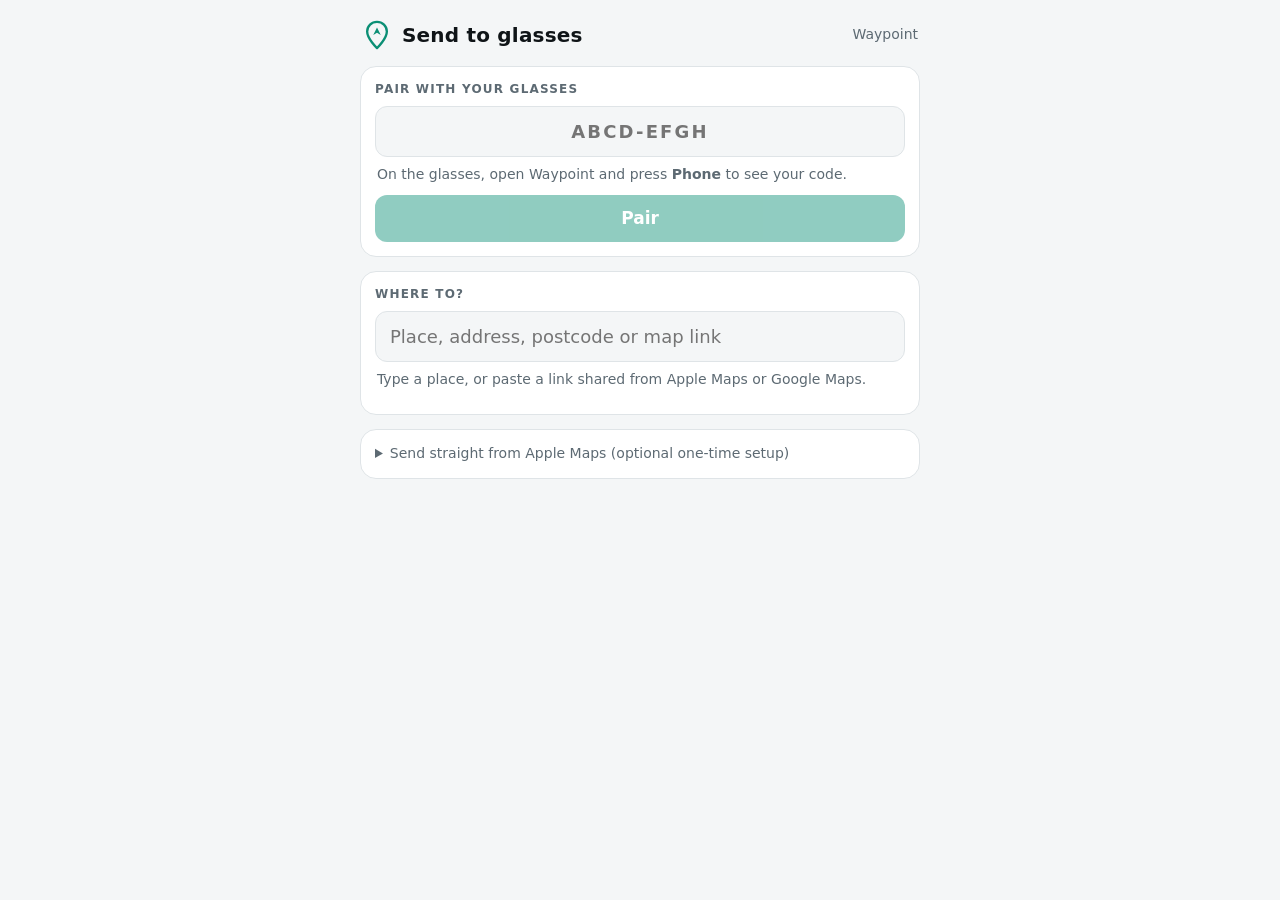
==== send.html @ 9150d98d "Add files via upload" ====
<!doctype html>
<html lang="en">
<head>
  <meta charset="utf-8">
  <meta name="viewport" content="width=device-width, initial-scale=1, viewport-fit=cover">
  <meta name="apple-mobile-web-app-capable" content="yes">
  <meta name="apple-mobile-web-app-title" content="Waypoint">
  <meta name="apple-mobile-web-app-status-bar-style" content="black-translucent">
  <meta name="theme-color" content="#0b1012">
  <title>Waypoint – Send to glasses</title>
  <link rel="icon" href="icons/icon.svg" type="image/svg+xml">
  <link rel="apple-touch-icon" href="icons/apple-touch-icon.png">
  <style>
    :root {
      --bg: #f4f6f7; --card: #ffffff; --text: #0f1417; --dim: #5d6a73; --line: #dfe4e7;
      --accent: #0b8f75; --accent-ink: #ffffff; --accent-soft: #e2f5f0; --warn: #b06a00;
      --radius: 16px;
    }
    @media (prefers-color-scheme: dark) {
      :root:not([data-theme="light"]) {
        --bg: #0b1012; --card: #151c20; --text: #eef2f4; --dim: #8d9aa3; --line: #243037;
        --accent: #4fe3c1; --accent-ink: #00110c; --accent-soft: #10302a; --warn: #ffb547;
      }
    }
    * { box-sizing: border-box; }
    [hidden] { display: none !important; }
    html { -webkit-text-size-adjust: 100%; }
    body {
      margin: 0; background: var(--bg); color: var(--text);
      font: 17px/1.4 system-ui, -apple-system, "Segoe UI", Roboto, sans-serif;
      padding: max(16px, env(safe-area-inset-top)) 16px max(24px, env(safe-area-inset-bottom));
    }
    main { max-width: 560px; margin: 0 auto; display: flex; flex-direction: column; gap: 14px; }
    header { display: flex; align-items: center; gap: 10px; padding: 4px 2px 2px; }
    header svg { width: 30px; height: 30px; color: var(--accent); flex: none; }
    header h1 { font-size: 20px; margin: 0; letter-spacing: 0.01em; }
    header span { color: var(--dim); font-size: 14px; margin-left: auto; }

    .card { background: var(--card); border: 1px solid var(--line); border-radius: var(--radius); padding: 14px; }
    .label { font-size: 12px; font-weight: 600; letter-spacing: 0.1em; text-transform: uppercase; color: var(--dim); margin: 0 0 8px; }

    .pair-row { display: flex; align-items: center; gap: 10px; }
    .pair-code { font-size: 20px; font-weight: 700; letter-spacing: 0.08em; font-variant-numeric: tabular-nums; }
    .pill { display: inline-flex; align-items: center; gap: 6px; font-size: 13px; color: var(--dim); }
    .pill::before { content: ""; width: 8px; height: 8px; border-radius: 50%; background: var(--accent); }
    .link-btn { margin-left: auto; background: none; border: 0; color: var(--accent); font: inherit; font-weight: 600; padding: 6px; cursor: pointer; }

    input[type=text], input[type=search] {
      width: 100%; font: inherit; font-size: 18px; color: var(--text);
      background: var(--bg); border: 1.5px solid var(--line); border-radius: 12px;
      padding: 12px 14px; outline: none; -webkit-appearance: none; appearance: none;
    }
    input:focus { border-color: var(--accent); }
    #code-input { text-transform: uppercase; letter-spacing: 0.12em; font-weight: 700; text-align: center; }
    .row { display: flex; gap: 8px; margin-top: 10px; }
    .btn {
      flex: 1; border: 0; border-radius: 12px; padding: 12px 14px; font: inherit; font-weight: 650;
      background: var(--accent); color: var(--accent-ink); cursor: pointer;
    }
    .btn.secondary { background: var(--accent-soft); color: var(--text); }
    .btn:disabled { opacity: 0.45; }

    .hint { color: var(--dim); font-size: 14px; margin: 8px 2px 0; }
    .results { list-style: none; margin: 10px 0 0; padding: 0; display: flex; flex-direction: column; }
    .results li + li { border-top: 1px solid var(--line); }
    .res {
      width: 100%; display: flex; align-items: center; gap: 12px; text-align: left;
      background: none; border: 0; padding: 12px 4px; font: inherit; color: inherit; cursor: pointer;
    }
    .res .t { flex: 1; min-width: 0; }
    .res .n { display: block; font-weight: 650; white-space: nowrap; overflow: hidden; text-overflow: ellipsis; }
    .res .s { display: block; color: var(--dim); font-size: 14px; white-space: nowrap; overflow: hidden; text-overflow: ellipsis; }
    .res .d { color: var(--dim); font-size: 14px; flex: none; }
    .res .go { flex: none; font-size: 14px; font-weight: 700; color: var(--accent); }
    .res:active { background: var(--accent-soft); border-radius: 10px; }

    .toast {
      position: fixed; left: 50%; bottom: max(24px, env(safe-area-inset-bottom)); transform: translateX(-50%);
      background: var(--text); color: var(--bg); padding: 12px 18px; border-radius: 999px;
      font-weight: 600; font-size: 15px; box-shadow: 0 6px 24px rgba(0,0,0,0.2); max-width: calc(100% - 32px);
    }
    .toast[hidden] { display: none; }
    details summary { cursor: pointer; color: var(--dim); font-size: 14px; }
    details ol { padding-left: 20px; color: var(--dim); font-size: 14px; margin: 8px 0 0; }
    details code { font-size: 12px; word-break: break-all; color: var(--text); }
  </style>
</head>
<body>
<main>
  <header>
    <svg viewBox="0 0 64 64" aria-hidden="true">
      <path d="M32 4C20.4 4 11 13.2 11 24.6 11 40 32 60 32 60s21-20 21-35.4C53 13.2 43.6 4 32 4z" fill="none" stroke="currentColor" stroke-width="5" stroke-linejoin="round"/>
      <path d="M24 32 L32 16 L40 32 L32 27 Z" fill="currentColor"/>
    </svg>
    <h1>Send to glasses</h1>
    <span>Waypoint</span>
  </header>

  <!-- Pairing -->
  <section class="card" id="pair-card">
    <div id="pair-set" hidden>
      <div class="pair-row">
        <div>
          <div class="label" style="margin:0">Paired with glasses</div>
          <div class="pair-code" id="pair-code"></div>
        </div>
        <button class="link-btn" id="pair-change">Change</button>
      </div>
    </div>
    <div id="pair-new" hidden>
      <p class="label">Pair with your glasses</p>
      <input id="code-input" type="text" inputmode="text" autocomplete="off" autocapitalize="characters" spellcheck="false" maxlength="9" placeholder="ABCD-EFGH">
      <p class="hint">On the glasses, open Waypoint and press <b>Phone</b> to see your code.</p>
      <div class="row"><button class="btn" id="pair-save" disabled>Pair</button></div>
    </div>
  </section>

  <!-- Search -->
  <section class="card">
    <p class="label">Where to?</p>
    <form id="form" autocomplete="off">
      <input id="q" type="search" enterkeyhint="search" placeholder="Place, address, postcode or map link" autocomplete="off" autocorrect="off" spellcheck="false">
    </form>
    <p class="hint" id="status">Type a place, or paste a link shared from Apple Maps or Google Maps.</p>
    <ul class="results" id="results"></ul>
    <div class="row" id="text-row" hidden><button class="btn secondary" id="send-text">Let the glasses search for this text</button></div>
  </section>

  <section class="card" id="recent-card" hidden>
    <p class="label">Sent recently</p>
    <ul class="results" id="recent"></ul>
  </section>

  <section class="card">
    <details>
      <summary>Send straight from Apple Maps (optional one-time setup)</summary>
      <ol>
        <li>Open the <b>Shortcuts</b> app, tap <b>+</b>, and name it <b>Send to Waypoint</b>.</li>
        <li>Tap the <b>i</b> (or the settings icon), turn on <b>Show in Share Sheet</b>, and set it to receive <b>Locations</b>.</li>
        <li>Add <b>Get Details of Locations</b> → <b>Latitude</b> (from Shortcut Input). Add it again for <b>Longitude</b>, and again for <b>Name</b>.</li>
        <li>Add <b>URL Encode</b> on the <b>Name</b> result.</li>
        <li>Add <b>Open URLs</b> with this text, dropping in the three results where shown:<br>
          <code id="shortcut-url"></code></li>
        <li>In Apple Maps, tap a place → <b>Share</b> → <b>Send to Waypoint</b>, then tap <b>Send</b>.</li>
      </ol>
    </details>
  </section>
</main>
<div class="toast" id="toast" role="status" aria-live="polite" hidden></div>

<script src="config.js"></script>
<script src="search.js"></script>
<script>
(() => {
  'use strict';
  const CFG = window.WAYPOINT_CONFIG || {};
  const RELAY = String(CFG.RELAY_URL || 'https://ntfy.sh').replace(/\/+$/, '');
  const $ = (id) => document.getElementById(id);
  const esc = (s) => String(s ?? '').replace(/[&<>"']/g, (c) => ({ '&': '&amp;', '<': '&lt;', '>': '&gt;', '"': '&quot;', "'": '&#39;' }[c]));
  const store = {
    get(k, d) { try { const v = localStorage.getItem('wps.' + k); return v ? JSON.parse(v) : d; } catch { return d; } },
    set(k, v) { try { localStorage.setItem('wps.' + k, JSON.stringify(v)); } catch {} },
  };
  const metric = CFG.UNITS !== 'imperial';
  const fmtDist = (m) => {
    if (!Number.isFinite(m)) return '';
    if (!metric) { const mi = m / 1609.344; return mi < 0.2 ? Math.round(m * 1.0936 / 10) * 10 + ' yd' : mi.toFixed(mi < 10 ? 1 : 0) + ' mi'; }
    return m < 1000 ? Math.round(m / 10) * 10 + ' m' : (m / 1000).toFixed(m < 10000 ? 1 : 0) + ' km';
  };

  let toastT;
  function toast(msg, ms = 2600) { const t = $('toast'); t.textContent = msg; t.hidden = false; clearTimeout(toastT); toastT = setTimeout(() => { t.hidden = true; }, ms); }

  // ---------- pairing
  const cleanCode = (s) => String(s || '').toUpperCase().replace(/[^0-9A-Z]/g, '');
  let code = store.get('code', '');
  function renderPair() {
    $('pair-set').hidden = !code;
    $('pair-new').hidden = !!code;
    if (code) $('pair-code').textContent = code.slice(0, 4) + '-' + code.slice(4);
  }
  $('code-input').addEventListener('input', (e) => {
    const c = cleanCode(e.target.value).slice(0, 8);
    e.target.value = c.length > 4 ? c.slice(0, 4) + '-' + c.slice(4) : c;
    $('pair-save').disabled = c.length !== 8;
  });
  $('pair-save').addEventListener('click', () => {
    code = cleanCode($('code-input').value).slice(0, 8);
    if (code.length !== 8) return;
    store.set('code', code);
    renderPair();
    send({ q: '', ping: true }, true).then((ok) => toast(ok ? 'Paired. Now pick a place.' : 'Saved, but the glasses relay didn’t answer.'));
    $('q').focus();
  });
  $('pair-change').addEventListener('click', () => { code = ''; store.set('code', ''); $('code-input').value = ''; $('pair-save').disabled = true; renderPair(); $('code-input').focus(); });

  // ---------- sending
  async function send(payload, silent = false) {
    if (!code) { toast('Pair with your glasses first'); $('code-input').focus(); return false; }
    try {
      const res = await fetch(`${RELAY}/waypoint-${code.toLowerCase()}`, { method: 'POST', body: JSON.stringify(Object.assign({ v: 1 }, payload)) });
      if (!res.ok) throw new Error('HTTP ' + res.status);
      if (!silent) {
        toast('Sent to glasses ✓');
        if (navigator.vibrate) navigator.vibrate(30);
      }
      return true;
    } catch (e) {
      toast('Couldn’t send: ' + e.message, 4000);
      return false;
    }
  }

  async function sendPlace(p) {
    const ok = await send({ name: p.name, sub: p.sub || '', lat: +p.lat.toFixed(6), lon: +p.lon.toFixed(6) });
    if (!ok) return;
    const r = [{ name: p.name, sub: p.sub || '', lat: p.lat, lon: p.lon }, ...store.get('recent', []).filter((x) => Math.abs(x.lat - p.lat) > 1e-4 || Math.abs(x.lon - p.lon) > 1e-4)].slice(0, 6);
    store.set('recent', r);
    renderRecent();
  }

  // ---------- results
  function resultItem(p, near) {
    const li = document.createElement('li');
    const d = near ? fmtDist(Number.isFinite(p.dist) ? p.dist : WPSearch.distM(near, p)) : '';
    li.innerHTML = `<button class="res"><span class="t"><span class="n">${esc(p.name)}</span>` +
      (p.sub ? `<span class="s">${esc(p.sub)}</span>` : '') + `</span>` +
      (d ? `<span class="d">${esc(d)}</span>` : '') + `<span class="go">Send</span></button>`;
    li.firstChild.addEventListener('click', () => sendPlace(p));
    return li;
  }

  function renderRecent() {
    const r = store.get('recent', []);
    $('recent-card').hidden = !r.length;
    $('recent').replaceChildren(...r.map((p) => resultItem(p, near)));
  }

  // ---------- location (for "near me" ranking)
  let near = null;
  let locAsked = false;
  function askLocation() {
    if (locAsked || !('geolocation' in navigator)) return;
    locAsked = true;
    navigator.geolocation.getCurrentPosition((pos) => { near = { lat: pos.coords.latitude, lon: pos.coords.longitude }; renderRecent(); },
      () => {}, { timeout: 10000, maximumAge: 300000 });
  }

  // ---------- search
  let seq = 0, timer = null;
  async function run(text, full) {
    const my = ++seq;
    text = String(text || '').trim();
    $('text-row').hidden = true;
    if (!text) { $('results').replaceChildren(); $('status').textContent = 'Type a place, or paste a link shared from Apple Maps or Google Maps.'; return; }

    const link = WPSearch.parseMapLink(text);
    if (link && link.short) {
      $('results').replaceChildren();
      $('status').textContent = link.apple
        ? 'That’s a short Apple Maps link, which can’t be opened here. Use the Send to Waypoint shortcut below, or type the place name.'
        : 'Short Google links can’t be opened here. In Google Maps, copy the place’s address and paste that instead.';
      return;
    }
    if (link && Number.isFinite(link.lat)) {
      $('status').textContent = 'Place from your link:';
      $('results').replaceChildren(resultItem(link, near));
      return;
    }
    if (link && link.text) text = link.text;

    $('status').textContent = 'Searching…';
    try {
      let list;
      if (full) { const res = await WPSearch.find(text, near); list = res.results; }
      else list = await WPSearch.live(text, near);
      if (my !== seq) return;
      $('results').replaceChildren(...list.map((p) => resultItem(p, near)));
      $('status').textContent = list.length ? 'Tap a place to send it to your glasses.' : 'No matches yet — keep typing, or press Search.';
      $('text-row').hidden = false;
    } catch (e) {
      if (my !== seq) return;
      $('status').textContent = 'Search failed: ' + e.message;
      $('text-row').hidden = false;
    }
  }

  $('q').addEventListener('focus', askLocation, { once: true });
  $('q').addEventListener('input', (e) => { clearTimeout(timer); timer = setTimeout(() => run(e.target.value, false), 350); });
  $('form').addEventListener('submit', (e) => { e.preventDefault(); clearTimeout(timer); $('q').blur(); run($('q').value, true); });
  $('send-text').addEventListener('click', () => { const t = $('q').value.trim(); if (t) send({ q: t }); });

  // ---------- boot
  const here = location.origin + location.pathname;
  $('shortcut-url').textContent = here + '?lat=[Latitude]&lon=[Longitude]&name=[URL Encoded Text]';
  renderPair();
  renderRecent();
  const qs = new URLSearchParams(location.search);
  const qlat = parseFloat(qs.get('lat')), qlon = parseFloat(qs.get('lon'));
  const incoming = qs.get('text') || qs.get('url');
  if (Number.isFinite(qlat) && Number.isFinite(qlon)) {
    const p = { name: (qs.get('name') || 'Pinned location').trim(), sub: '', lat: qlat, lon: qlon };
    $('status').textContent = 'Place from Apple Maps:';
    $('results').replaceChildren(resultItem(p, near));
    history.replaceState(null, '', location.pathname);
  } else if (incoming) { $('q').value = incoming; askLocation(); run(incoming, true); history.replaceState(null, '', location.pathname); }
  else if (code) setTimeout(() => $('q').focus(), 300);
})();
</script>
</body>
</html>
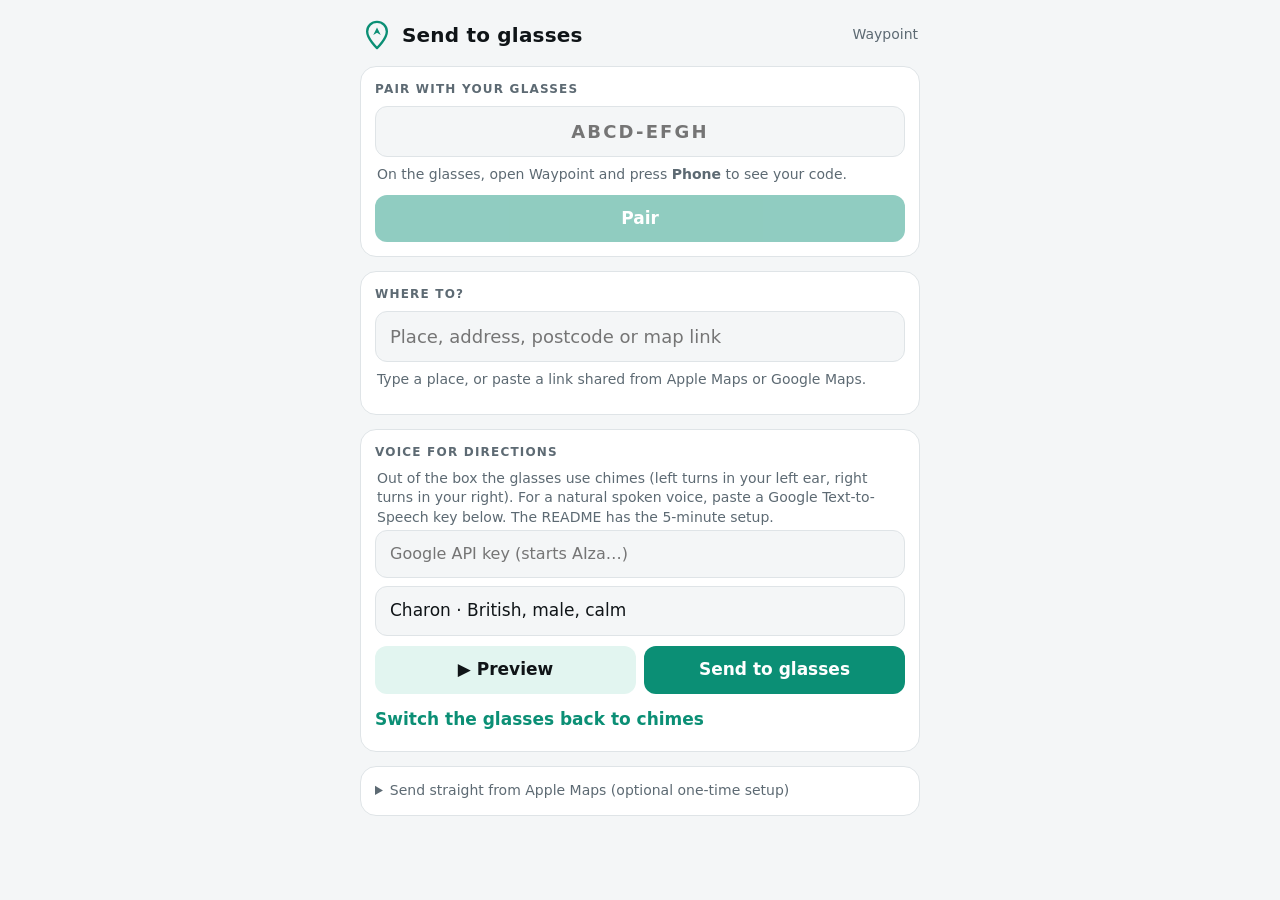
==== commit 1aa88ab2: "Add files via upload" ====
--- a/send.html
+++ b/send.html
@@ -45,12 +45,17 @@
     .pill::before { content: ""; width: 8px; height: 8px; border-radius: 50%; background: var(--accent); }
     .link-btn { margin-left: auto; background: none; border: 0; color: var(--accent); font: inherit; font-weight: 600; padding: 6px; cursor: pointer; }
 
-    input[type=text], input[type=search] {
+    input[type=text], input[type=search], input[type=password] {
       width: 100%; font: inherit; font-size: 18px; color: var(--text);
       background: var(--bg); border: 1.5px solid var(--line); border-radius: 12px;
       padding: 12px 14px; outline: none; -webkit-appearance: none; appearance: none;
     }
-    input:focus { border-color: var(--accent); }
+    input:focus, select:focus { border-color: var(--accent); }
+    select {
+      width: 100%; font: inherit; font-size: 17px; color: var(--text); margin-top: 8px;
+      background: var(--bg); border: 1.5px solid var(--line); border-radius: 12px; padding: 12px 14px; -webkit-appearance: none; appearance: none;
+    }
+    #tts-key { margin-top: 2px; font-size: 16px; }
     #code-input { text-transform: uppercase; letter-spacing: 0.12em; font-weight: 700; text-align: center; }
     .row { display: flex; gap: 8px; margin-top: 10px; }
     .btn {
@@ -124,6 +129,30 @@
     <p class="hint" id="status">Type a place, or paste a link shared from Apple Maps or Google Maps.</p>
     <ul class="results" id="results"></ul>
     <div class="row" id="text-row" hidden><button class="btn secondary" id="send-text">Let the glasses search for this text</button></div>
+  </section>
+
+  <section class="card" id="voice-card">
+    <p class="label">Voice for directions</p>
+    <p class="hint" style="margin-top:0">Out of the box the glasses use chimes (left turns in your left ear, right turns in your right). For a natural spoken voice, paste a Google Text-to-Speech key below. The README has the 5-minute setup.</p>
+    <input id="tts-key" type="password" placeholder="Google API key (starts AIza…)" autocomplete="off" autocapitalize="off" spellcheck="false">
+    <select id="tts-voice" aria-label="Voice">
+      <option value="en-GB-Chirp3-HD-Charon">Charon · British, male, calm</option>
+      <option value="en-GB-Chirp3-HD-Fenrir">Fenrir · British, male, bright</option>
+      <option value="en-GB-Chirp3-HD-Orus">Orus · British, male, deep</option>
+      <option value="en-GB-Chirp3-HD-Algenib">Algenib · British, male, warm</option>
+      <option value="en-GB-Chirp3-HD-Kore">Kore · British, female, clear</option>
+      <option value="en-GB-Chirp3-HD-Aoede">Aoede · British, female, light</option>
+      <option value="en-GB-Chirp3-HD-Leda">Leda · British, female, young</option>
+      <option value="en-GB-Chirp3-HD-Despina">Despina · British, female, smooth</option>
+      <option value="en-GB-Neural2-B">Neural2 B · British, male (classic)</option>
+      <option value="en-GB-Neural2-C">Neural2 C · British, female (classic)</option>
+    </select>
+    <div class="row">
+      <button class="btn secondary" id="tts-preview">▶ Preview</button>
+      <button class="btn" id="tts-send">Send to glasses</button>
+    </div>
+    <p class="hint" id="tts-status"></p>
+    <button class="link-btn" id="tts-remove" style="margin-left:0;padding-left:0">Switch the glasses back to chimes</button>
   </section>
 
   <section class="card" id="recent-card" hidden>
@@ -195,10 +224,13 @@
   $('pair-change').addEventListener('click', () => { code = ''; store.set('code', ''); $('code-input').value = ''; $('pair-save').disabled = true; renderPair(); $('code-input').focus(); });
 
   // ---------- sending
-  async function send(payload, silent = false) {
+  async function send(payload, silent = false, noCache = false) {
     if (!code) { toast('Pair with your glasses first'); $('code-input').focus(); return false; }
     try {
-      const res = await fetch(`${RELAY}/waypoint-${code.toLowerCase()}`, { method: 'POST', body: JSON.stringify(Object.assign({ v: 1 }, payload)) });
+      const body = Object.assign({ v: 1 }, payload);
+      if (near && !noCache) body.from = { lat: +near.lat.toFixed(6), lon: +near.lon.toFixed(6), acc: Math.round(near.acc || 50) };
+      // noCache: delivered only to glasses that are listening right now, never stored on the relay
+      const res = await fetch(`${RELAY}/waypoint-${code.toLowerCase()}${noCache ? '?cache=no' : ''}`, { method: 'POST', body: JSON.stringify(body) });
       if (!res.ok) throw new Error('HTTP ' + res.status);
       if (!silent) {
         toast('Sent to glasses ✓');
@@ -242,7 +274,7 @@
   function askLocation() {
     if (locAsked || !('geolocation' in navigator)) return;
     locAsked = true;
-    navigator.geolocation.getCurrentPosition((pos) => { near = { lat: pos.coords.latitude, lon: pos.coords.longitude }; renderRecent(); },
+    navigator.geolocation.getCurrentPosition((pos) => { near = { lat: pos.coords.latitude, lon: pos.coords.longitude, acc: pos.coords.accuracy }; renderRecent(); },
       () => {}, { timeout: 10000, maximumAge: 300000 });
   }
 
@@ -289,6 +321,47 @@
   $('q').addEventListener('input', (e) => { clearTimeout(timer); timer = setTimeout(() => run(e.target.value, false), 350); });
   $('form').addEventListener('submit', (e) => { e.preventDefault(); clearTimeout(timer); $('q').blur(); run($('q').value, true); });
   $('send-text').addEventListener('click', () => { const t = $('q').value.trim(); if (t) send({ q: t }); });
+
+  // ---------- natural voice
+  const ttsKey = $('tts-key'), ttsVoice = $('tts-voice'), ttsStatus = $('tts-status');
+  ttsKey.value = store.get('ttsKey', '');
+  ttsVoice.value = store.get('ttsVoice', 'en-GB-Chirp3-HD-Charon');
+  ttsVoice.addEventListener('change', () => store.set('ttsVoice', ttsVoice.value));
+  ttsKey.addEventListener('change', () => store.set('ttsKey', ttsKey.value.trim()));
+  let previewAudio = null;
+  $('tts-preview').addEventListener('click', async () => {
+    const key = ttsKey.value.trim();
+    if (!key) { ttsStatus.textContent = 'Paste your Google API key first.'; ttsKey.focus(); return; }
+    ttsStatus.textContent = 'Fetching a sample…';
+    try {
+      const r = await fetch('https://texttospeech.googleapis.com/v1/text:synthesize?key=' + encodeURIComponent(key), {
+        method: 'POST', headers: { 'Content-Type': 'application/json' },
+        body: JSON.stringify({ input: { text: 'In 60 metres, turn left onto Regent Street.' },
+          voice: { languageCode: ttsVoice.value.split('-').slice(0, 2).join('-'), name: ttsVoice.value },
+          audioConfig: { audioEncoding: 'MP3', speakingRate: 1.05 } }),
+      });
+      const j = await r.json();
+      if (!r.ok) throw new Error((j.error && j.error.message) || 'HTTP ' + r.status);
+      if (previewAudio) previewAudio.pause();
+      previewAudio = new Audio('data:audio/mpeg;base64,' + j.audioContent);
+      await previewAudio.play();
+      ttsStatus.textContent = 'Like it? Tap Send to glasses (with Waypoint open on them).';
+      store.set('ttsKey', key);
+    } catch (e) {
+      ttsStatus.textContent = 'Google said: ' + e.message + (/referer|referrer/i.test(e.message) ? ' (check the website restriction on your key includes this page)' : '');
+    }
+  });
+  $('tts-send').addEventListener('click', async () => {
+    const key = ttsKey.value.trim();
+    if (!key) { ttsStatus.textContent = 'Paste your Google API key first.'; ttsKey.focus(); return; }
+    store.set('ttsKey', key);
+    const ok = await send({ voiceKey: key, voiceName: ttsVoice.value }, true, true);
+    ttsStatus.textContent = ok ? 'Sent. The glasses should say hello in the new voice. Nothing? Make sure Waypoint is open on them and send again.' : 'Couldn\u2019t send — check your connection.';
+  });
+  $('tts-remove').addEventListener('click', async () => {
+    const ok = await send({ voiceKey: '' }, true, true);
+    ttsStatus.textContent = ok ? 'The glasses are back on chimes.' : 'Couldn\u2019t send.';
+  });
 
   // ---------- boot
   const here = location.origin + location.pathname;
@@ -305,6 +378,7 @@
     history.replaceState(null, '', location.pathname);
   } else if (incoming) { $('q').value = incoming; askLocation(); run(incoming, true); history.replaceState(null, '', location.pathname); }
   else if (code) setTimeout(() => $('q').focus(), 300);
+  if (code) askLocation();   // so the glasses can borrow the phone's position if they need it
 })();
 </script>
 </body>
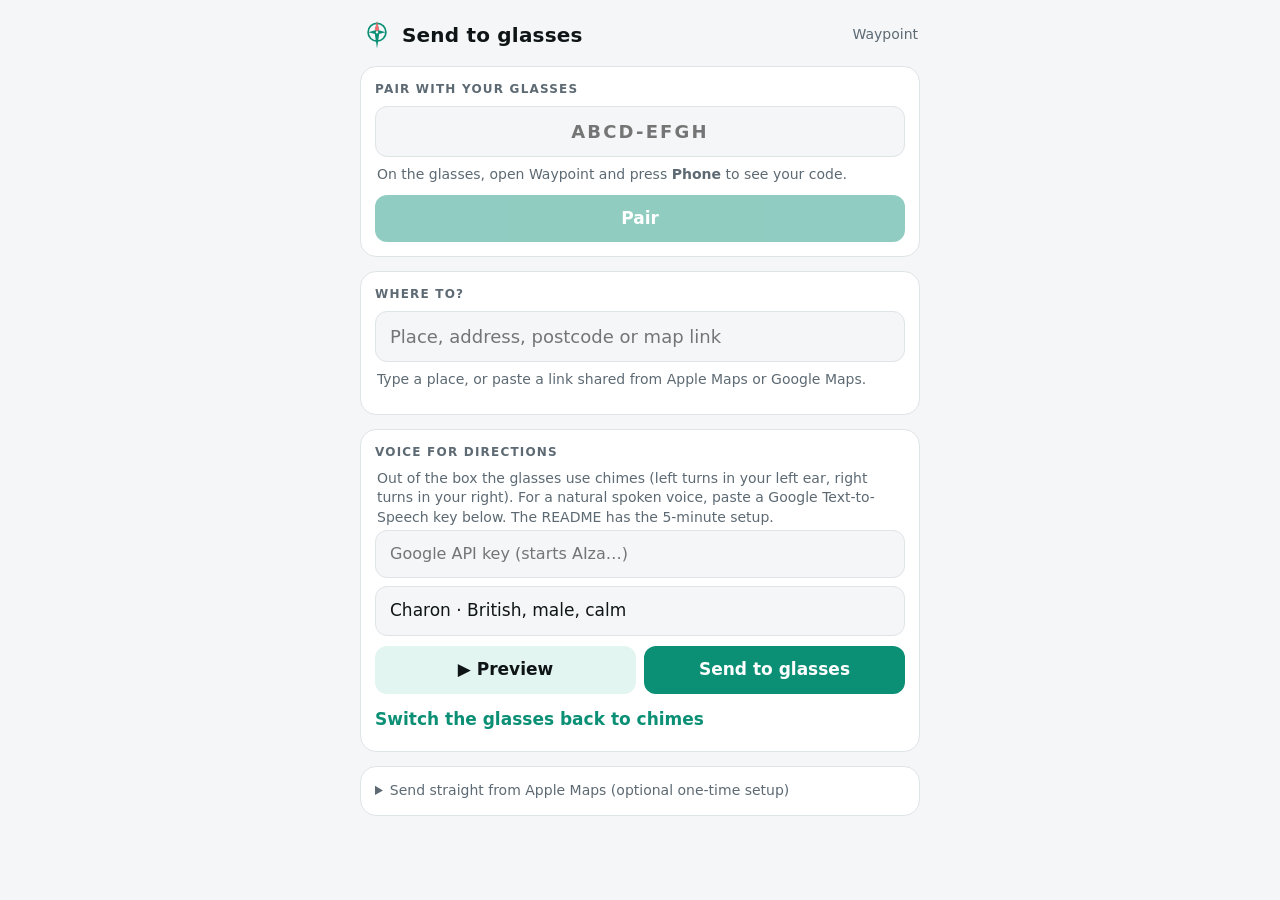
==== commit 14e814e0: "Add files via upload" ====
--- a/send.html
+++ b/send.html
@@ -8,7 +8,7 @@
   <meta name="apple-mobile-web-app-status-bar-style" content="black-translucent">
   <meta name="theme-color" content="#0b1012">
   <title>Waypoint – Send to glasses</title>
-  <link rel="icon" href="icons/icon.svg" type="image/svg+xml">
+  <link rel="icon" href="icons/favicon.svg" type="image/svg+xml">
   <link rel="apple-touch-icon" href="icons/apple-touch-icon.png">
   <style>
     :root {
@@ -94,8 +94,9 @@
 <main>
   <header>
     <svg viewBox="0 0 64 64" aria-hidden="true">
-      <path d="M32 4C20.4 4 11 13.2 11 24.6 11 40 32 60 32 60s21-20 21-35.4C53 13.2 43.6 4 32 4z" fill="none" stroke="currentColor" stroke-width="5" stroke-linejoin="round"/>
-      <path d="M24 32 L32 16 L40 32 L32 27 Z" fill="currentColor"/>
+      <circle cx="32" cy="26" r="19" fill="none" stroke="currentColor" stroke-width="3.6"/>
+      <path fill="currentColor" fill-rule="evenodd" d="M32 3L36.6 21.4 32 26 27.4 21.4ZM32 26L36.6 30.6 32 61 27.4 30.6ZM32 26L36 22 50.5 26 36 30ZM32 26L28 22 13.5 26 28 30ZM34.7 26a2.7 2.7 0 1 0-5.4 0a2.7 2.7 0 1 0 5.4 0Z"/>
+      <path fill="#ff6b6b" d="M32 3L36.6 21.4 32 23.2 27.4 21.4Z"/>
     </svg>
     <h1>Send to glasses</h1>
     <span>Waypoint</span>
